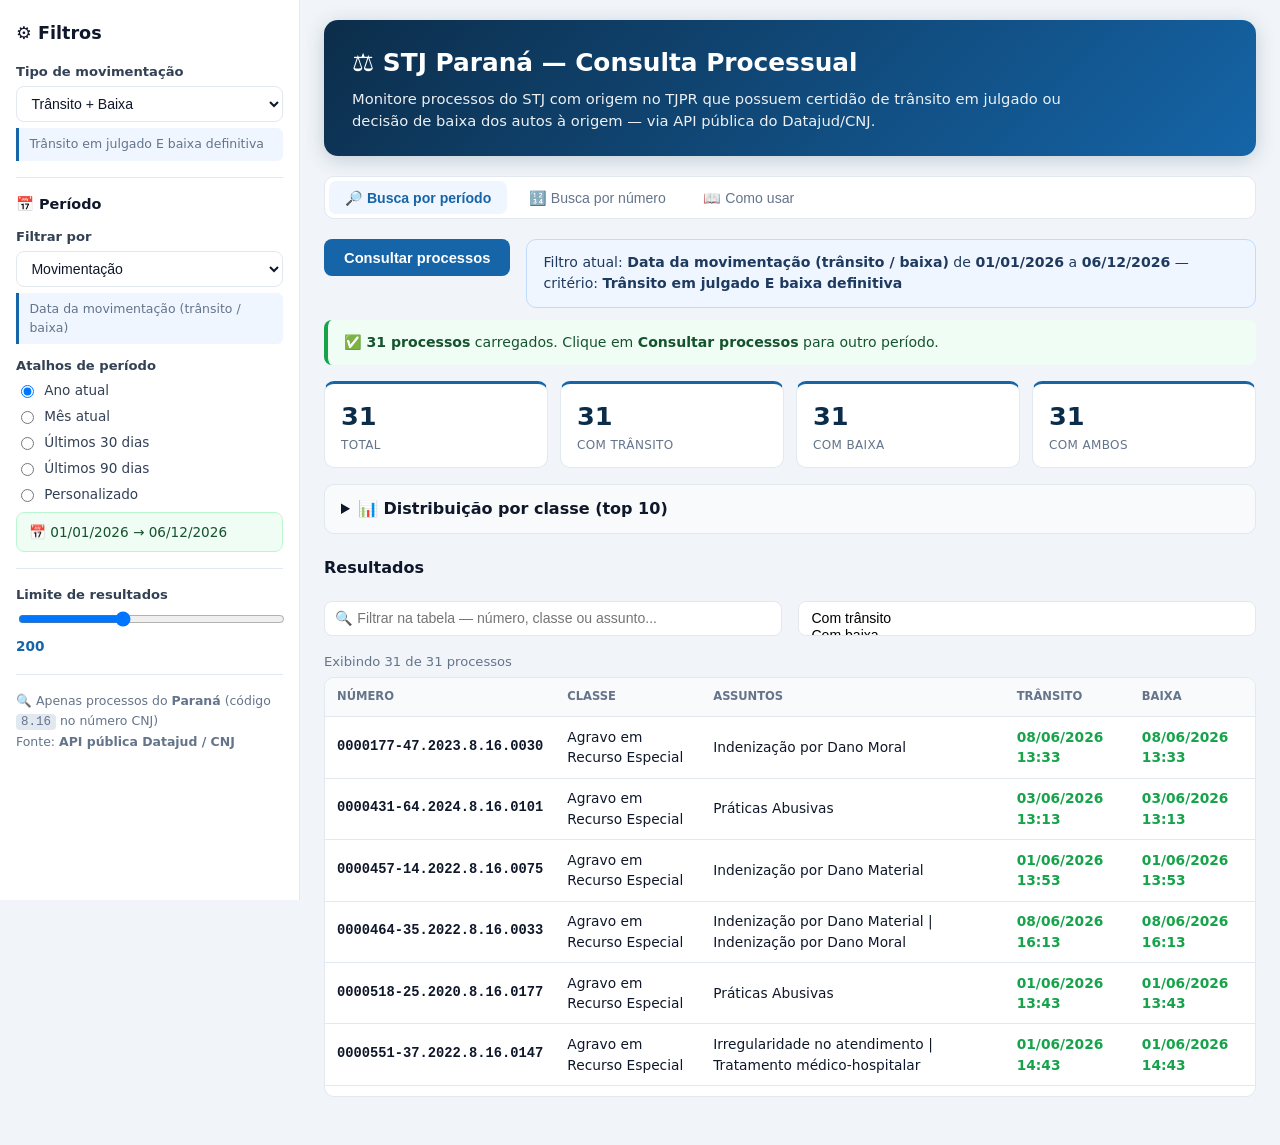
==== docs/index.html @ bb713e62 "Corrige consulta no GitHub Pages (bloqueio CORS da API). Adiciona proxy Vercel, fallback via GitHub " ====
<!DOCTYPE html>
<html lang="pt-BR">
<head>
  <meta charset="UTF-8">
  <meta name="viewport" content="width=device-width, initial-scale=1">
  <title>STJ Paraná — Consulta Processual</title>
  <link rel="stylesheet" href="app.css">
</head>
<body>
<div class="layout">
  <aside class="sidebar">
    <h2>⚙️ Filtros</h2>

    <label for="modo">Tipo de movimentação</label>
    <select id="modo">
      <option value="ambos">Trânsito + Baixa</option>
      <option value="transito">Só trânsito</option>
      <option value="baixa">Só baixa</option>
      <option value="qualquer">Trânsito ou Baixa</option>
    </select>
    <div class="sidebar-hint" id="hint-modo">Trânsito em julgado E baixa definitiva</div>

    <hr class="sep">
    <div style="font-weight:600;font-size:.9rem;margin-bottom:.35rem">📅 Período</div>

    <label for="tipo-data">Filtrar por</label>
    <select id="tipo-data">
      <option value="movimentacao">Movimentação</option>
      <option value="ajuizamento">Ajuizamento</option>
      <option value="atualizacao">Última atualização</option>
    </select>
    <div class="sidebar-hint" id="hint-tipo">Data da movimentação (trânsito / baixa)</div>

    <p class="lbl" style="margin-top:.75rem">Atalhos de período</p>
    <div class="radio-group">
      <label><input type="radio" name="atalho" value="ano_atual" checked> Ano atual</label>
      <label><input type="radio" name="atalho" value="mes_atual"> Mês atual</label>
      <label><input type="radio" name="atalho" value="ultimos_30"> Últimos 30 dias</label>
      <label><input type="radio" name="atalho" value="ultimos_90"> Últimos 90 dias</label>
      <label><input type="radio" name="atalho" value="personalizado"> Personalizado</label>
    </div>
    <div class="sidebar-periodo" id="sidebar-periodo"></div>
    <div class="datas-custom hidden" id="datas-custom">
      <label for="data-ini">Data inicial</label>
      <input type="date" id="data-ini">
      <label for="data-fim">Data final</label>
      <input type="date" id="data-fim">
    </div>

    <hr class="sep">
    <label for="limite">Limite de resultados</label>
    <div class="range-wrap">
      <input type="range" id="limite" min="10" max="500" step="10" value="200">
      <span class="range-val" id="limite-val">200</span>
    </div>

    <div class="sidebar-footer">
      🔍 Apenas processos do <strong>Paraná</strong> (código <code>8.16</code> no número CNJ)<br>
      Fonte: <strong>API pública Datajud / CNJ</strong>
    </div>
  </aside>

  <main class="main">
    <div class="hero">
      <h1>⚖️ STJ Paraná — Consulta Processual</h1>
      <p>Monitore processos do STJ com origem no TJPR que possuem certidão de trânsito em julgado
         ou decisão de baixa dos autos à origem — via API pública do Datajud/CNJ.</p>
    </div>

    <nav class="tabs">
      <button class="tab active" data-tab="periodo">🔎 Busca por período</button>
      <button class="tab" data-tab="numero">🔢 Busca por número</button>
      <button class="tab" data-tab="ajuda">📖 Como usar</button>
    </nav>

    <div id="panel-periodo" class="tab-panel active">
      <div class="row">
        <button class="btn-primary" id="btn-consultar">Consultar processos</button>
        <div class="info-box" id="info-filtro"></div>
      </div>
      <div id="alerta-periodo" class="alert" style="display:none"></div>
      <div id="progresso" class="hidden">
        <div class="progress"><div id="progresso-bar"></div></div>
      </div>

      <div id="area-resultados" class="hidden">
        <div class="metrics" id="metricas"></div>

        <details class="expander">
          <summary>📊 Distribuição por classe (top 10)</summary>
          <div class="exp-body bar-chart" id="grafico-classes"></div>
        </details>

        <h4>Resultados</h4>
        <div class="filters-row">
          <input type="text" id="filtro-texto" placeholder="🔍 Filtrar na tabela — número, classe ou assunto...">
          <select id="filtro-status" multiple size="1" title="Segure Ctrl/Cmd para múltiplos">
            <option value="Com trânsito">Com trânsito</option>
            <option value="Com baixa">Com baixa</option>
            <option value="Com ambos">Com ambos</option>
            <option value="Sem trânsito">Sem trânsito</option>
            <option value="Sem baixa">Sem baixa</option>
          </select>
        </div>
        <p class="caption" id="caption-tabela"></p>
        <div class="table-wrap" id="tabela-wrap"></div>
        <div id="detalhe"></div>
      </div>
    </div>

    <div id="panel-numero" class="tab-panel">
      <div class="help-card" style="margin-bottom:1rem">
        <p>Cole um ou mais números CNJ, <strong>um por linha</strong>. Aceita com ou sem formatação:</p>
        <p><code>0040376-67.2020.8.16.0014</code> ou <code>00403766720208160014</code></p>
      </div>
      <textarea class="busca-num" id="numeros-input" placeholder="0040376-67.2020.8.16.0014&#10;0000431-64.2024.8.16.0101"></textarea>
      <button class="btn-primary" id="btn-numero" style="margin-top:.75rem">Consultar números</button>
      <div id="alerta-numero" class="alert" style="display:none;margin-top:.75rem"></div>
      <div id="resultados-numero" style="margin-top:1rem"></div>
    </div>

    <div id="panel-ajuda" class="tab-panel">
      <div class="help-card">
        <h3>Como usar</h3>
        <p><strong>Busca por período:</strong> configure os filtros na barra lateral e clique em <em>Consultar processos</em>.</p>
        <p>No <strong>GitHub Pages</strong>, a consulta abre a Action do GitHub automaticamente (a API bloqueia o navegador). Para consulta instantânea, use <a href="https://github.com/narleysousa/Consulta-STJ/blob/main/CONSULTA-AO-VIVO.md">Vercel</a> ou rode <code>./iniciar.sh</code> localmente.</p>
        <p><strong>Busca por número:</strong> cole um ou mais números CNJ na aba correspondente.</p>
        <p><strong>Detalhes:</strong> clique em qualquer linha da tabela para ver o histórico de movimentos.</p>
        <h3>Critérios</h3>
        <ul>
          <li><strong>Trânsito + Baixa:</strong> processos com ambos os movimentos (TPU 848 e 22)</li>
          <li><strong>Só trânsito / Só baixa / Trânsito ou Baixa:</strong> variações do filtro</li>
        </ul>
        <p>Processos do Paraná são identificados pelo padrão <code>.8.16.</code> no número CNJ (TJPR).</p>
      </div>
    </div>
  </main>
</div>
<script src="app.js"></script>
</body>
</html>
---- docs/app.css ----
:root {
  --bg: #f1f5f9;
  --sidebar: #ffffff;
  --text: #0f172a;
  --muted: #64748b;
  --accent: #1565a8;
  --accent-dark: #0c2d4a;
  --ok: #16a34a;
  --border: #e2e8f0;
  --hero: linear-gradient(135deg, #0c2d4a 0%, #1565a8 100%);
}
* { box-sizing: border-box; }
body {
  margin: 0;
  font-family: system-ui, -apple-system, "Segoe UI", sans-serif;
  background: var(--bg);
  color: var(--text);
  line-height: 1.5;
}
.layout {
  display: grid;
  grid-template-columns: 300px 1fr;
  min-height: 100vh;
}
@media (max-width: 900px) {
  .layout { grid-template-columns: 1fr; }
  .sidebar { border-right: none; border-bottom: 1px solid var(--border); }
}
.sidebar {
  background: var(--sidebar);
  border-right: 1px solid var(--border);
  padding: 1.25rem 1rem 2rem;
  position: sticky;
  top: 0;
  height: 100vh;
  overflow-y: auto;
}
.sidebar h2 { margin: 0 0 1rem; font-size: 1.1rem; color: var(--text); }
.sidebar label, .sidebar .lbl {
  display: block;
  font-size: .82rem;
  font-weight: 600;
  color: #334155;
  margin: .75rem 0 .25rem;
}
.sidebar select, .sidebar input[type="date"], .sidebar input[type="number"], .sidebar textarea {
  width: 100%;
  padding: .5rem .65rem;
  border: 1px solid var(--border);
  border-radius: 8px;
  font-size: .88rem;
  background: #fff;
  color: var(--text);
}
.sidebar-hint {
  font-size: .78rem;
  color: var(--muted);
  background: #eff6ff;
  border-left: 3px solid var(--accent);
  padding: .45rem .65rem;
  border-radius: 0 6px 6px 0;
  margin-top: .35rem;
}
.sidebar-periodo {
  background: #f0fdf4;
  border: 1px solid #bbf7d0;
  color: #14532d;
  padding: .55rem .75rem;
  border-radius: 8px;
  font-size: .85rem;
  margin-top: .5rem;
}
.sidebar-footer {
  font-size: .78rem;
  color: var(--muted);
  line-height: 1.55;
  margin-top: 1rem;
  padding-top: 1rem;
  border-top: 1px solid var(--border);
}
.sidebar-footer code { background: #e2e8f0; padding: 1px 5px; border-radius: 4px; }
hr.sep { border: none; border-top: 1px solid var(--border); margin: 1rem 0; }
.radio-group { display: flex; flex-direction: column; gap: .35rem; }
.radio-group label {
  display: flex; align-items: center; gap: .45rem;
  font-weight: 500; font-size: .85rem; margin: 0; cursor: pointer;
}
.range-wrap { margin-top: .25rem; }
.range-wrap input[type=range] { width: 100%; }
.range-val { font-size: .85rem; color: var(--accent); font-weight: 700; }
.datas-custom { display: grid; gap: .5rem; margin-top: .5rem; }

.main { padding: 1.25rem 1.5rem 3rem; max-width: 1100px; }
.hero {
  background: var(--hero);
  color: #fff;
  padding: 1.5rem 1.75rem;
  border-radius: 14px;
  margin-bottom: 1.25rem;
  box-shadow: 0 4px 20px rgba(12,45,74,.2);
}
.hero h1 { margin: 0 0 .4rem; font-size: 1.55rem; }
.hero p { margin: 0; opacity: .92; font-size: .92rem; max-width: 720px; }

.tabs {
  display: flex; gap: .35rem; flex-wrap: wrap;
  background: #fff; border: 1px solid var(--border);
  border-radius: 10px; padding: 4px; margin-bottom: 1.25rem;
}
.tab {
  border: none; background: transparent; padding: .55rem 1rem;
  border-radius: 7px; font-size: .88rem; font-weight: 500;
  color: var(--muted); cursor: pointer;
}
.tab.active { background: #eff6ff; color: var(--accent); font-weight: 600; }
.tab-panel { display: none; }
.tab-panel.active { display: block; }

.row { display: flex; gap: 1rem; flex-wrap: wrap; align-items: flex-start; }
.btn-primary {
  background: var(--accent); color: #fff; border: none;
  padding: .65rem 1.25rem; border-radius: 8px;
  font-size: .92rem; font-weight: 600; cursor: pointer;
}
.btn-primary:hover { background: #125189; }
.btn-primary:disabled { opacity: .6; cursor: wait; }
.info-box {
  flex: 1; min-width: 240px;
  background: #eff6ff; border: 1px solid #bfdbfe;
  border-radius: 10px; padding: .75rem 1rem;
  font-size: .88rem; color: #1e3a5f;
}
.alert { padding: .75rem 1rem; border-radius: 8px; margin: .75rem 0; font-size: .88rem; }
.alert.ok { background: #f0fdf4; border-left: 4px solid var(--ok); color: #14532d; }
.alert.err { background: #fef2f2; border-left: 4px solid #ef4444; color: #991b1b; }
.alert.info { background: #eff6ff; border-left: 4px solid var(--accent); color: #1e3a5f; }

.metrics {
  display: grid; grid-template-columns: repeat(4, 1fr); gap: .75rem; margin: 1rem 0;
}
@media (max-width: 700px) { .metrics { grid-template-columns: repeat(2, 1fr); } }
.metric {
  background: #fff; border: 1px solid var(--border);
  border-radius: 10px; padding: .85rem 1rem;
  border-top: 3px solid var(--accent);
}
.metric .val { font-size: 1.6rem; font-weight: 700; color: var(--accent-dark); }
.metric .lbl { font-size: .75rem; color: var(--muted); text-transform: uppercase; letter-spacing: .03em; }

.filters-row { display: grid; grid-template-columns: 1fr 1fr; gap: 1rem; margin: 1rem 0; }
@media (max-width: 600px) { .filters-row { grid-template-columns: 1fr; } }
.filters-row input, .filters-row select {
  width: 100%; padding: .5rem .65rem; border: 1px solid var(--border);
  border-radius: 8px; font-size: .88rem;
}

.table-wrap {
  background: #fff; border: 1px solid var(--border);
  border-radius: 10px; overflow: auto; max-height: 420px;
}
table { width: 100%; border-collapse: collapse; font-size: .86rem; }
th {
  position: sticky; top: 0; background: #f8fafc;
  text-align: left; padding: .65rem .75rem;
  font-size: .72rem; text-transform: uppercase; color: var(--muted);
  border-bottom: 1px solid var(--border);
}
td { padding: .6rem .75rem; border-bottom: 1px solid var(--border); }
tr.proc { cursor: pointer; }
tr.proc:hover { background: #f8fafc; }
tr.proc.sel { background: #eff6ff; }
.num { font-family: ui-monospace, monospace; font-weight: 600; white-space: nowrap; }
.badge-ok { color: var(--ok); font-weight: 600; }

.card {
  background: #fff; border: 1px solid var(--border);
  border-radius: 12px; padding: 1.25rem; margin-top: 1rem;
}
.card-grid { display: grid; grid-template-columns: 1.2fr 1fr; gap: 1.25rem; }
@media (max-width: 700px) { .card-grid { grid-template-columns: 1fr; } }
.proc-label { font-size: .72rem; text-transform: uppercase; color: var(--muted); font-weight: 600; margin-top: .65rem; }
.proc-label:first-child { margin-top: 0; }
.processo-numero { font-family: ui-monospace, monospace; font-weight: 700; font-size: 1.05rem; color: var(--accent-dark); }
.status { padding: .55rem .75rem; border-radius: 6px; margin: .35rem 0; font-size: .85rem; }
.status.ok { background: #f0fdf4; border-left: 4px solid var(--ok); color: #14532d; }
.status.no { background: #fef2f2; border-left: 4px solid #ef4444; color: #991b1b; }
.timeline-item { padding: .5rem 0; border-bottom: 1px solid var(--border); font-size: .85rem; }
.timeline-item:last-child { border-bottom: none; }
.tl-meta { font-size: .78rem; color: var(--muted); }
.destaque {
  background: #dcfce7; color: #166534; font-size: .68rem;
  padding: 1px 7px; border-radius: 999px; margin-left: .35rem;
}
.help-card {
  background: #fff; border: 1px solid var(--border);
  border-radius: 12px; padding: 1.5rem; line-height: 1.7;
}
.help-card h3 { color: var(--accent-dark); margin-top: 0; }
.help-card code { background: #e2e8f0; padding: 1px 6px; border-radius: 4px; }
.expander {
  background: #fff; border: 1px solid var(--border);
  border-radius: 10px; margin: 1rem 0; overflow: hidden;
}
.expander summary {
  padding: .75rem 1rem; cursor: pointer; font-weight: 600;
  background: #f8fafc;
}
.expander .exp-body { padding: 1rem; }
.bar-chart { display: flex; flex-direction: column; gap: .45rem; }
.bar-row { display: grid; grid-template-columns: 1fr 3fr auto; gap: .5rem; align-items: center; font-size: .82rem; }
.bar-track { background: #e2e8f0; border-radius: 4px; height: 18px; overflow: hidden; }
.bar-fill { background: var(--accent); height: 100%; border-radius: 4px; }
.progress { height: 6px; background: #e2e8f0; border-radius: 99px; overflow: hidden; margin: .5rem 0; }
.progress > div { height: 100%; background: var(--accent); width: 0%; transition: width .3s; }
.hidden { display: none !important; }
.caption { font-size: .82rem; color: var(--muted); margin: .35rem 0; }
textarea.busca-num {
  width: 100%; min-height: 140px; padding: .75rem;
  border: 1px solid var(--border); border-radius: 8px;
  font-family: ui-monospace, monospace; font-size: .85rem;
}
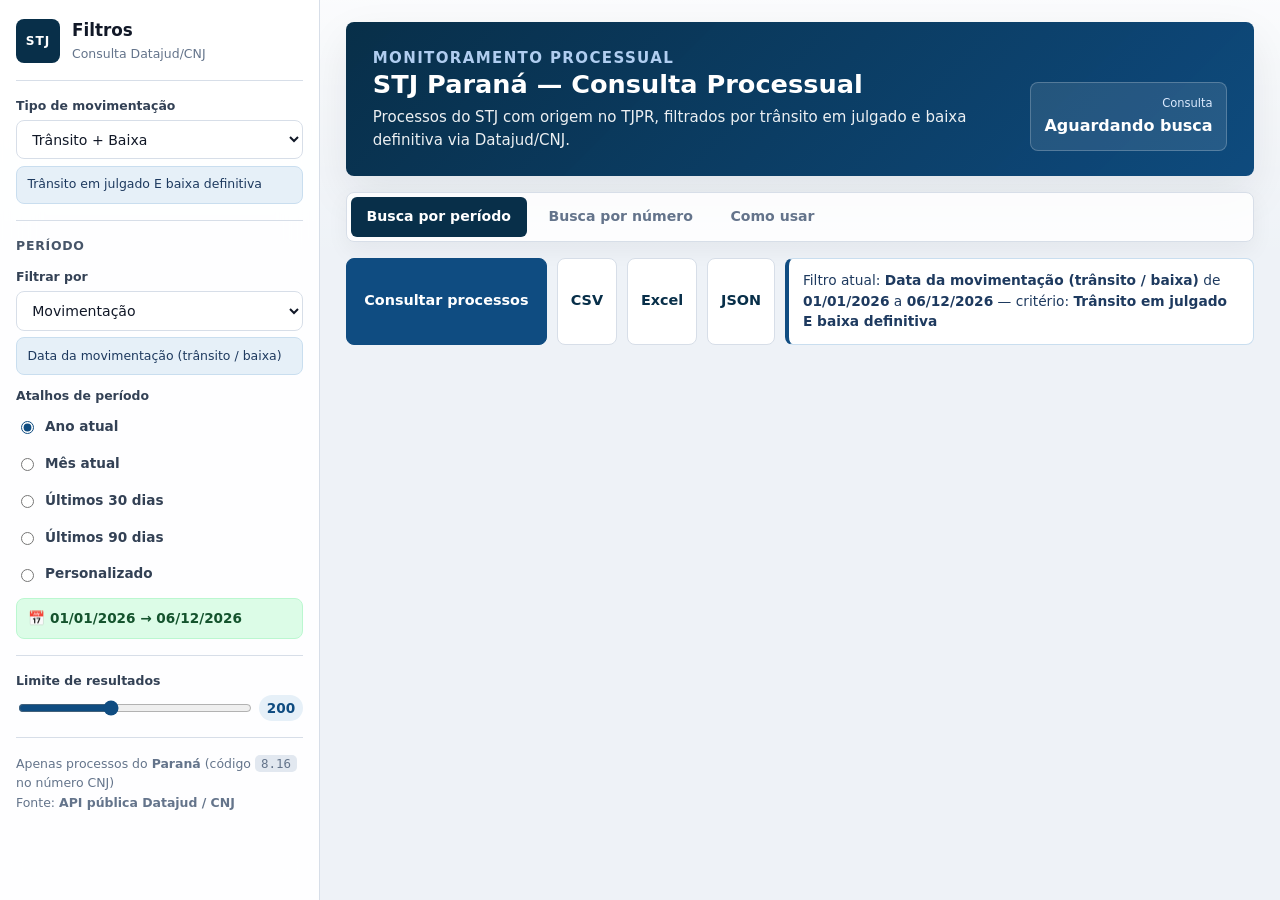
==== commit 59559609: "Refactor updated workflow and related UI state" ====
--- a/docs/index.html
+++ b/docs/index.html
@@ -4,12 +4,18 @@
   <meta charset="UTF-8">
   <meta name="viewport" content="width=device-width, initial-scale=1">
   <title>STJ Paraná — Consulta Processual</title>
-  <link rel="stylesheet" href="app.css">
+  <link rel="stylesheet" href="app.css?v=20260617">
 </head>
 <body>
 <div class="layout">
   <aside class="sidebar">
-    <h2>⚙️ Filtros</h2>
+    <div class="sidebar-head">
+      <span class="brand-mark" aria-hidden="true">STJ</span>
+      <div>
+        <h2>Filtros</h2>
+        <p>Consulta Datajud/CNJ</p>
+      </div>
+    </div>
 
     <label for="modo">Tipo de movimentação</label>
     <select id="modo">
@@ -21,7 +27,7 @@
     <div class="sidebar-hint" id="hint-modo">Trânsito em julgado E baixa definitiva</div>
 
     <hr class="sep">
-    <div style="font-weight:600;font-size:.9rem;margin-bottom:.35rem">📅 Período</div>
+    <div class="section-title">Período</div>
 
     <label for="tipo-data">Filtrar por</label>
     <select id="tipo-data">
@@ -55,27 +61,36 @@
     </div>
 
     <div class="sidebar-footer">
-      🔍 Apenas processos do <strong>Paraná</strong> (código <code>8.16</code> no número CNJ)<br>
+      Apenas processos do <strong>Paraná</strong> (código <code>8.16</code> no número CNJ)<br>
       Fonte: <strong>API pública Datajud / CNJ</strong>
     </div>
   </aside>
 
   <main class="main">
     <div class="hero">
-      <h1>⚖️ STJ Paraná — Consulta Processual</h1>
-      <p>Monitore processos do STJ com origem no TJPR que possuem certidão de trânsito em julgado
-         ou decisão de baixa dos autos à origem — via API pública do Datajud/CNJ.</p>
+      <div>
+        <p class="eyebrow">Monitoramento processual</p>
+        <h1>STJ Paraná — Consulta Processual</h1>
+        <p>Processos do STJ com origem no TJPR, filtrados por trânsito em julgado e baixa definitiva via Datajud/CNJ.</p>
+      </div>
+      <div class="hero-stats" id="hero-stats">
+        <span>Dados locais</span>
+        <strong>Carregando</strong>
+      </div>
     </div>
 
     <nav class="tabs">
-      <button class="tab active" data-tab="periodo">🔎 Busca por período</button>
-      <button class="tab" data-tab="numero">🔢 Busca por número</button>
-      <button class="tab" data-tab="ajuda">📖 Como usar</button>
+      <button class="tab active" data-tab="periodo">Busca por período</button>
+      <button class="tab" data-tab="numero">Busca por número</button>
+      <button class="tab" data-tab="ajuda">Como usar</button>
     </nav>
 
     <div id="panel-periodo" class="tab-panel active">
-      <div class="row">
+      <div class="action-bar">
         <button class="btn-primary" id="btn-consultar">Consultar processos</button>
+        <a class="btn-secondary" href="resultados.csv" download>CSV</a>
+        <a class="btn-secondary" href="resultados.xlsx" download>Excel</a>
+        <a class="btn-secondary" href="resultados.json" download>JSON</a>
         <div class="info-box" id="info-filtro"></div>
       </div>
       <div id="alerta-periodo" class="alert" style="display:none"></div>
@@ -94,13 +109,21 @@
         <h4>Resultados</h4>
         <div class="filters-row">
           <input type="text" id="filtro-texto" placeholder="🔍 Filtrar na tabela — número, classe ou assunto...">
-          <select id="filtro-status" multiple size="1" title="Segure Ctrl/Cmd para múltiplos">
+          <select id="filtro-status">
+            <option value="">Todos os status</option>
             <option value="Com trânsito">Com trânsito</option>
             <option value="Com baixa">Com baixa</option>
             <option value="Com ambos">Com ambos</option>
             <option value="Sem trânsito">Sem trânsito</option>
             <option value="Sem baixa">Sem baixa</option>
           </select>
+          <select id="ordem-resultados">
+            <option value="transito_desc">Trânsito mais recente</option>
+            <option value="baixa_desc">Baixa mais recente</option>
+            <option value="classe_asc">Classe A-Z</option>
+            <option value="numero_asc">Número CNJ</option>
+          </select>
+          <button class="btn-ghost" id="btn-limpar-filtros" type="button">Limpar</button>
         </div>
         <p class="caption" id="caption-tabela"></p>
         <div class="table-wrap" id="tabela-wrap"></div>
@@ -109,13 +132,13 @@
     </div>
 
     <div id="panel-numero" class="tab-panel">
-      <div class="help-card" style="margin-bottom:1rem">
+      <div class="help-card compact">
         <p>Cole um ou mais números CNJ, <strong>um por linha</strong>. Aceita com ou sem formatação:</p>
         <p><code>0040376-67.2020.8.16.0014</code> ou <code>00403766720208160014</code></p>
       </div>
       <textarea class="busca-num" id="numeros-input" placeholder="0040376-67.2020.8.16.0014&#10;0000431-64.2024.8.16.0101"></textarea>
-      <button class="btn-primary" id="btn-numero" style="margin-top:.75rem">Consultar números</button>
-      <div id="alerta-numero" class="alert" style="display:none;margin-top:.75rem"></div>
+      <button class="btn-primary btn-numero" id="btn-numero">Consultar números</button>
+      <div id="alerta-numero" class="alert alert-numero" style="display:none"></div>
       <div id="resultados-numero" style="margin-top:1rem"></div>
     </div>
 
@@ -123,7 +146,7 @@
       <div class="help-card">
         <h3>Como usar</h3>
         <p><strong>Busca por período:</strong> configure os filtros na barra lateral e clique em <em>Consultar processos</em>.</p>
-        <p>No <strong>GitHub Pages</strong>, a consulta abre a Action do GitHub automaticamente (a API bloqueia o navegador). Para consulta instantânea, use <a href="https://github.com/narleysousa/Consulta-STJ/blob/main/CONSULTA-AO-VIVO.md">Vercel</a> ou rode <code>./iniciar.sh</code> localmente.</p>
+        <p>No <strong>GitHub Pages</strong>, a API pode bloquear a consulta direta no navegador. Para consulta instantânea, use <a href="https://github.com/narleysousa/Consulta-STJ/blob/main/CONSULTA-AO-VIVO.md">Vercel</a> ou rode <code>./iniciar.sh</code> localmente.</p>
         <p><strong>Busca por número:</strong> cole um ou mais números CNJ na aba correspondente.</p>
         <p><strong>Detalhes:</strong> clique em qualquer linha da tabela para ver o histórico de movimentos.</p>
         <h3>Critérios</h3>
@@ -136,6 +159,6 @@
     </div>
   </main>
 </div>
-<script src="app.js"></script>
+<script src="app.js?v=20260617-3"></script>
 </body>
 </html>
--- a/docs/app.css
+++ b/docs/app.css
@@ -1,75 +1,170 @@
 :root {
-  --bg: #f1f5f9;
-  --sidebar: #ffffff;
-  --text: #0f172a;
+  --bg: #eef2f7;
+  --surface: #ffffff;
+  --surface-soft: #f8fafc;
+  --text: #111827;
   --muted: #64748b;
-  --accent: #1565a8;
-  --accent-dark: #0c2d4a;
-  --ok: #16a34a;
-  --border: #e2e8f0;
-  --hero: linear-gradient(135deg, #0c2d4a 0%, #1565a8 100%);
-}
+  --muted-strong: #475569;
+  --brand: #0f4c81;
+  --brand-dark: #082f49;
+  --brand-soft: #e6f0f8;
+  --ok: #15803d;
+  --ok-soft: #dcfce7;
+  --warn: #b45309;
+  --warn-soft: #fef3c7;
+  --danger: #b91c1c;
+  --danger-soft: #fee2e2;
+  --border: #d7dee8;
+  --shadow: 0 18px 45px rgba(15, 23, 42, .08);
+  --radius: 8px;
+}
+
 * { box-sizing: border-box; }
+
 body {
   margin: 0;
-  font-family: system-ui, -apple-system, "Segoe UI", sans-serif;
-  background: var(--bg);
+  font-family: Inter, ui-sans-serif, system-ui, -apple-system, "Segoe UI", sans-serif;
+  background:
+    linear-gradient(180deg, rgba(255, 255, 255, .74), rgba(255, 255, 255, 0) 260px),
+    var(--bg);
   color: var(--text);
   line-height: 1.5;
 }
+
+button,
+input,
+select,
+textarea {
+  font: inherit;
+}
+
+button,
+a {
+  -webkit-tap-highlight-color: transparent;
+}
+
+a { color: var(--brand); }
+
 .layout {
   display: grid;
-  grid-template-columns: 300px 1fr;
+  grid-template-columns: 320px minmax(0, 1fr);
   min-height: 100vh;
 }
-@media (max-width: 900px) {
-  .layout { grid-template-columns: 1fr; }
-  .sidebar { border-right: none; border-bottom: 1px solid var(--border); }
-}
+
+.layout > * {
+  min-width: 0;
+}
+
 .sidebar {
-  background: var(--sidebar);
+  background: rgba(255, 255, 255, .92);
   border-right: 1px solid var(--border);
-  padding: 1.25rem 1rem 2rem;
+  padding: 1.15rem 1rem 2rem;
   position: sticky;
   top: 0;
   height: 100vh;
   overflow-y: auto;
-}
-.sidebar h2 { margin: 0 0 1rem; font-size: 1.1rem; color: var(--text); }
-.sidebar label, .sidebar .lbl {
+  backdrop-filter: blur(18px);
+}
+
+.sidebar-head {
+  display: flex;
+  align-items: center;
+  gap: .75rem;
+  padding-bottom: 1rem;
+  border-bottom: 1px solid var(--border);
+  margin-bottom: 1rem;
+}
+
+.brand-mark {
+  display: inline-grid;
+  place-items: center;
+  width: 44px;
+  height: 44px;
+  border-radius: var(--radius);
+  background: var(--brand-dark);
+  color: #fff;
+  font-size: .76rem;
+  font-weight: 800;
+  letter-spacing: .08em;
+}
+
+.sidebar h2 {
+  margin: 0;
+  font-size: 1.05rem;
+  color: var(--text);
+}
+
+.sidebar-head p {
+  margin: .1rem 0 0;
+  color: var(--muted);
+  font-size: .78rem;
+}
+
+.sidebar label,
+.sidebar .lbl,
+.section-title {
   display: block;
-  font-size: .82rem;
-  font-weight: 600;
+  font-size: .78rem;
+  font-weight: 750;
   color: #334155;
-  margin: .75rem 0 .25rem;
-}
-.sidebar select, .sidebar input[type="date"], .sidebar input[type="number"], .sidebar textarea {
+  margin: .78rem 0 .28rem;
+}
+
+.section-title {
+  margin-top: 0;
+  text-transform: uppercase;
+  letter-spacing: .06em;
+  color: var(--muted-strong);
+}
+
+.sidebar select,
+.sidebar input[type="date"],
+.sidebar input[type="number"],
+.sidebar textarea,
+.filters-row input,
+.filters-row select,
+textarea.busca-num {
   width: 100%;
-  padding: .5rem .65rem;
+  padding: .6rem .7rem;
   border: 1px solid var(--border);
-  border-radius: 8px;
+  border-radius: var(--radius);
   font-size: .88rem;
   background: #fff;
   color: var(--text);
-}
+  outline: none;
+  transition: border-color .16s ease, box-shadow .16s ease, background .16s ease;
+}
+
+.sidebar select:focus,
+.sidebar input:focus,
+.filters-row input:focus,
+.filters-row select:focus,
+textarea.busca-num:focus {
+  border-color: var(--brand);
+  box-shadow: 0 0 0 3px rgba(15, 76, 129, .14);
+}
+
 .sidebar-hint {
   font-size: .78rem;
-  color: var(--muted);
-  background: #eff6ff;
-  border-left: 3px solid var(--accent);
-  padding: .45rem .65rem;
-  border-radius: 0 6px 6px 0;
-  margin-top: .35rem;
-}
+  color: #1e3a5f;
+  background: var(--brand-soft);
+  border: 1px solid #c9deef;
+  padding: .55rem .65rem;
+  border-radius: var(--radius);
+  margin-top: .4rem;
+}
+
 .sidebar-periodo {
-  background: #f0fdf4;
+  background: var(--ok-soft);
   border: 1px solid #bbf7d0;
   color: #14532d;
-  padding: .55rem .75rem;
-  border-radius: 8px;
+  padding: .58rem .7rem;
+  border-radius: var(--radius);
   font-size: .85rem;
   margin-top: .5rem;
-}
+  font-weight: 650;
+}
+
 .sidebar-footer {
   font-size: .78rem;
   color: var(--muted);
@@ -78,144 +173,644 @@
   padding-top: 1rem;
   border-top: 1px solid var(--border);
 }
-.sidebar-footer code { background: #e2e8f0; padding: 1px 5px; border-radius: 4px; }
-hr.sep { border: none; border-top: 1px solid var(--border); margin: 1rem 0; }
-.radio-group { display: flex; flex-direction: column; gap: .35rem; }
+
+.sidebar-footer code,
+.help-card code {
+  background: #e2e8f0;
+  padding: 1px 6px;
+  border-radius: 5px;
+}
+
+hr.sep {
+  border: none;
+  border-top: 1px solid var(--border);
+  margin: 1rem 0;
+}
+
+.radio-group {
+  display: flex;
+  flex-direction: column;
+  gap: .3rem;
+}
+
 .radio-group label {
-  display: flex; align-items: center; gap: .45rem;
-  font-weight: 500; font-size: .85rem; margin: 0; cursor: pointer;
-}
-.range-wrap { margin-top: .25rem; }
-.range-wrap input[type=range] { width: 100%; }
-.range-val { font-size: .85rem; color: var(--accent); font-weight: 700; }
-.datas-custom { display: grid; gap: .5rem; margin-top: .5rem; }
-
-.main { padding: 1.25rem 1.5rem 3rem; max-width: 1100px; }
+  display: flex;
+  align-items: center;
+  gap: .5rem;
+  min-height: 32px;
+  font-weight: 550;
+  font-size: .85rem;
+  margin: 0;
+  cursor: pointer;
+}
+
+.radio-group input {
+  accent-color: var(--brand);
+}
+
+.range-wrap {
+  display: grid;
+  grid-template-columns: 1fr auto;
+  gap: .55rem;
+  align-items: center;
+  margin-top: .25rem;
+}
+
+.range-wrap input[type=range] {
+  width: 100%;
+  accent-color: var(--brand);
+}
+
+.range-val {
+  min-width: 44px;
+  text-align: center;
+  font-size: .85rem;
+  color: var(--brand);
+  font-weight: 800;
+  background: var(--brand-soft);
+  border-radius: 999px;
+  padding: .18rem .45rem;
+}
+
+.datas-custom {
+  display: grid;
+  gap: .5rem;
+  margin-top: .5rem;
+}
+
+.main {
+  padding: 1.4rem clamp(1rem, 2vw, 2rem) 3rem;
+  max-width: 1180px;
+  width: 100%;
+  min-width: 0;
+}
+
 .hero {
-  background: var(--hero);
+  display: grid;
+  grid-template-columns: minmax(0, 1fr) auto;
+  gap: 1rem;
+  align-items: end;
+  background:
+    linear-gradient(135deg, rgba(8, 47, 73, .98), rgba(15, 76, 129, .94)),
+    #082f49;
   color: #fff;
-  padding: 1.5rem 1.75rem;
-  border-radius: 14px;
-  margin-bottom: 1.25rem;
-  box-shadow: 0 4px 20px rgba(12,45,74,.2);
-}
-.hero h1 { margin: 0 0 .4rem; font-size: 1.55rem; }
-.hero p { margin: 0; opacity: .92; font-size: .92rem; max-width: 720px; }
+  padding: 1.55rem 1.7rem;
+  border-radius: var(--radius);
+  margin-bottom: 1rem;
+  box-shadow: var(--shadow);
+}
+
+.eyebrow {
+  margin: 0 0 .35rem;
+  text-transform: uppercase;
+  letter-spacing: .09em;
+  font-size: .72rem;
+  font-weight: 800;
+  color: #bfdbfe;
+}
+
+.hero h1 {
+  margin: 0 0 .45rem;
+  font-size: clamp(1.45rem, 2vw, 2rem);
+  line-height: 1.14;
+}
+
+.hero p {
+  margin: 0;
+  opacity: .92;
+  font-size: .94rem;
+  max-width: 760px;
+}
+
+.hero-stats {
+  min-width: 150px;
+  border: 1px solid rgba(255, 255, 255, .22);
+  border-radius: var(--radius);
+  padding: .75rem .85rem;
+  background: rgba(255, 255, 255, .1);
+  text-align: right;
+}
+
+.hero-stats span {
+  display: block;
+  color: #dbeafe;
+  font-size: .72rem;
+}
+
+.hero-stats strong {
+  display: block;
+  margin-top: .12rem;
+  font-size: 1rem;
+}
 
 .tabs {
-  display: flex; gap: .35rem; flex-wrap: wrap;
-  background: #fff; border: 1px solid var(--border);
-  border-radius: 10px; padding: 4px; margin-bottom: 1.25rem;
-}
+  display: flex;
+  gap: .35rem;
+  flex-wrap: wrap;
+  background: rgba(255, 255, 255, .86);
+  border: 1px solid var(--border);
+  border-radius: var(--radius);
+  padding: 4px;
+  margin-bottom: 1rem;
+  box-shadow: 0 8px 22px rgba(15, 23, 42, .05);
+}
+
 .tab {
-  border: none; background: transparent; padding: .55rem 1rem;
-  border-radius: 7px; font-size: .88rem; font-weight: 500;
-  color: var(--muted); cursor: pointer;
-}
-.tab.active { background: #eff6ff; color: var(--accent); font-weight: 600; }
+  border: none;
+  background: transparent;
+  padding: .58rem 1rem;
+  border-radius: 6px;
+  font-size: .88rem;
+  font-weight: 650;
+  color: var(--muted);
+  cursor: pointer;
+}
+
+.tab:hover {
+  color: var(--text);
+  background: #f1f5f9;
+}
+
+.tab.active {
+  background: var(--brand-dark);
+  color: #fff;
+}
+
 .tab-panel { display: none; }
 .tab-panel.active { display: block; }
 
-.row { display: flex; gap: 1rem; flex-wrap: wrap; align-items: flex-start; }
+.action-bar {
+  display: grid;
+  grid-template-columns: auto auto auto auto minmax(260px, 1fr);
+  gap: .6rem;
+  align-items: stretch;
+}
+
+.btn-primary,
+.btn-secondary,
+.btn-ghost {
+  display: inline-flex;
+  align-items: center;
+  justify-content: center;
+  min-height: 42px;
+  border-radius: var(--radius);
+  font-size: .9rem;
+  font-weight: 750;
+  cursor: pointer;
+  text-decoration: none;
+  white-space: nowrap;
+  transition: transform .12s ease, background .16s ease, border-color .16s ease, color .16s ease;
+}
+
 .btn-primary {
-  background: var(--accent); color: #fff; border: none;
-  padding: .65rem 1.25rem; border-radius: 8px;
-  font-size: .92rem; font-weight: 600; cursor: pointer;
-}
-.btn-primary:hover { background: #125189; }
-.btn-primary:disabled { opacity: .6; cursor: wait; }
+  background: var(--brand);
+  color: #fff;
+  border: 1px solid var(--brand);
+  padding: .65rem 1.1rem;
+}
+
+.btn-primary:hover { background: #0b416f; }
+.btn-primary:active,
+.btn-secondary:active,
+.btn-ghost:active { transform: translateY(1px); }
+.btn-primary:disabled { opacity: .62; cursor: wait; }
+
+.btn-secondary {
+  background: #fff;
+  color: var(--brand-dark);
+  border: 1px solid var(--border);
+  padding: .62rem .82rem;
+}
+
+.btn-secondary:hover {
+  border-color: var(--brand);
+  background: var(--brand-soft);
+}
+
+.btn-ghost {
+  border: 1px solid var(--border);
+  background: transparent;
+  color: var(--muted-strong);
+  padding: .55rem .8rem;
+}
+
+.btn-ghost:hover {
+  background: #fff;
+  color: var(--text);
+}
+
+.btn-numero {
+  margin-top: .8rem;
+}
+
 .info-box {
-  flex: 1; min-width: 240px;
-  background: #eff6ff; border: 1px solid #bfdbfe;
-  border-radius: 10px; padding: .75rem 1rem;
-  font-size: .88rem; color: #1e3a5f;
-}
-.alert { padding: .75rem 1rem; border-radius: 8px; margin: .75rem 0; font-size: .88rem; }
-.alert.ok { background: #f0fdf4; border-left: 4px solid var(--ok); color: #14532d; }
-.alert.err { background: #fef2f2; border-left: 4px solid #ef4444; color: #991b1b; }
-.alert.info { background: #eff6ff; border-left: 4px solid var(--accent); color: #1e3a5f; }
+  min-width: 240px;
+  background: #fff;
+  border: 1px solid #c9deef;
+  border-left: 4px solid var(--brand);
+  border-radius: var(--radius);
+  padding: .72rem .88rem;
+  font-size: .86rem;
+  color: #1e3a5f;
+}
+
+.alert {
+  padding: .75rem 1rem;
+  border-radius: var(--radius);
+  margin: .8rem 0;
+  font-size: .88rem;
+  border: 1px solid transparent;
+}
+
+.alert.ok {
+  background: var(--ok-soft);
+  border-color: #bbf7d0;
+  color: #14532d;
+}
+
+.alert.err {
+  background: var(--danger-soft);
+  border-color: #fecaca;
+  color: #7f1d1d;
+}
+
+.alert.info {
+  background: var(--brand-soft);
+  border-color: #bfdbfe;
+  color: #1e3a5f;
+}
+
+.alert-numero {
+  margin-top: .8rem;
+}
 
 .metrics {
-  display: grid; grid-template-columns: repeat(4, 1fr); gap: .75rem; margin: 1rem 0;
-}
-@media (max-width: 700px) { .metrics { grid-template-columns: repeat(2, 1fr); } }
+  display: grid;
+  grid-template-columns: repeat(4, minmax(0, 1fr));
+  gap: .75rem;
+  margin: 1rem 0;
+}
+
 .metric {
-  background: #fff; border: 1px solid var(--border);
-  border-radius: 10px; padding: .85rem 1rem;
-  border-top: 3px solid var(--accent);
-}
-.metric .val { font-size: 1.6rem; font-weight: 700; color: var(--accent-dark); }
-.metric .lbl { font-size: .75rem; color: var(--muted); text-transform: uppercase; letter-spacing: .03em; }
-
-.filters-row { display: grid; grid-template-columns: 1fr 1fr; gap: 1rem; margin: 1rem 0; }
-@media (max-width: 600px) { .filters-row { grid-template-columns: 1fr; } }
-.filters-row input, .filters-row select {
-  width: 100%; padding: .5rem .65rem; border: 1px solid var(--border);
-  border-radius: 8px; font-size: .88rem;
+  background: #fff;
+  border: 1px solid var(--border);
+  border-radius: var(--radius);
+  padding: .85rem .95rem;
+  box-shadow: 0 8px 22px rgba(15, 23, 42, .04);
+}
+
+.metric .val {
+  font-size: 1.7rem;
+  line-height: 1;
+  font-weight: 850;
+  color: var(--brand-dark);
+}
+
+.metric .lbl {
+  margin-top: .35rem;
+  font-size: .72rem;
+  color: var(--muted);
+  text-transform: uppercase;
+  letter-spacing: .06em;
+  font-weight: 800;
+}
+
+.filters-row {
+  display: grid;
+  grid-template-columns: minmax(220px, 1.5fr) minmax(150px, .8fr) minmax(150px, .8fr) auto;
+  gap: .65rem;
+  margin: .75rem 0 .6rem;
+  align-items: center;
 }
 
 .table-wrap {
-  background: #fff; border: 1px solid var(--border);
-  border-radius: 10px; overflow: auto; max-height: 420px;
-}
-table { width: 100%; border-collapse: collapse; font-size: .86rem; }
+  background: #fff;
+  border: 1px solid var(--border);
+  border-radius: var(--radius);
+  overflow: auto;
+  max-width: 100%;
+  max-height: 520px;
+  box-shadow: 0 10px 28px rgba(15, 23, 42, .05);
+}
+
+table {
+  width: 100%;
+  border-collapse: collapse;
+  font-size: .86rem;
+}
+
 th {
-  position: sticky; top: 0; background: #f8fafc;
-  text-align: left; padding: .65rem .75rem;
-  font-size: .72rem; text-transform: uppercase; color: var(--muted);
+  position: sticky;
+  top: 0;
+  z-index: 1;
+  background: #f8fafc;
+  text-align: left;
+  padding: .72rem .8rem;
+  font-size: .71rem;
+  text-transform: uppercase;
+  color: var(--muted);
   border-bottom: 1px solid var(--border);
-}
-td { padding: .6rem .75rem; border-bottom: 1px solid var(--border); }
-tr.proc { cursor: pointer; }
+  letter-spacing: .05em;
+}
+
+td {
+  padding: .68rem .8rem;
+  border-bottom: 1px solid #edf2f7;
+  vertical-align: top;
+}
+
+tr.proc {
+  cursor: pointer;
+  transition: background .14s ease;
+}
+
 tr.proc:hover { background: #f8fafc; }
-tr.proc.sel { background: #eff6ff; }
-.num { font-family: ui-monospace, monospace; font-weight: 600; white-space: nowrap; }
-.badge-ok { color: var(--ok); font-weight: 600; }
-
-.card {
-  background: #fff; border: 1px solid var(--border);
-  border-radius: 12px; padding: 1.25rem; margin-top: 1rem;
-}
-.card-grid { display: grid; grid-template-columns: 1.2fr 1fr; gap: 1.25rem; }
-@media (max-width: 700px) { .card-grid { grid-template-columns: 1fr; } }
-.proc-label { font-size: .72rem; text-transform: uppercase; color: var(--muted); font-weight: 600; margin-top: .65rem; }
+tr.proc.sel { background: #e6f0f8; }
+
+.num {
+  font-family: ui-monospace, SFMono-Regular, Menlo, Consolas, monospace;
+  font-weight: 750;
+  white-space: nowrap;
+  color: var(--brand-dark);
+}
+
+.assuntos-cell {
+  max-width: 320px;
+  color: var(--muted-strong);
+}
+
+.status-pill {
+  display: inline-flex;
+  align-items: center;
+  gap: .35rem;
+  border-radius: 999px;
+  padding: .18rem .55rem;
+  font-weight: 750;
+  font-size: .78rem;
+  white-space: nowrap;
+}
+
+.status-pill.ok {
+  color: #14532d;
+  background: var(--ok-soft);
+}
+
+.status-pill.no {
+  color: #7f1d1d;
+  background: var(--danger-soft);
+}
+
+.empty-state {
+  padding: 1.25rem;
+  color: var(--muted);
+}
+
+.card,
+.help-card {
+  background: #fff;
+  border: 1px solid var(--border);
+  border-radius: var(--radius);
+  padding: 1.15rem;
+  margin-top: 1rem;
+  box-shadow: 0 10px 28px rgba(15, 23, 42, .05);
+}
+
+.card-grid {
+  display: grid;
+  grid-template-columns: minmax(0, 1.2fr) minmax(260px, .8fr);
+  gap: 1.2rem;
+}
+
+.proc-label {
+  font-size: .7rem;
+  text-transform: uppercase;
+  color: var(--muted);
+  font-weight: 800;
+  letter-spacing: .06em;
+  margin-top: .65rem;
+}
+
 .proc-label:first-child { margin-top: 0; }
-.processo-numero { font-family: ui-monospace, monospace; font-weight: 700; font-size: 1.05rem; color: var(--accent-dark); }
-.status { padding: .55rem .75rem; border-radius: 6px; margin: .35rem 0; font-size: .85rem; }
-.status.ok { background: #f0fdf4; border-left: 4px solid var(--ok); color: #14532d; }
-.status.no { background: #fef2f2; border-left: 4px solid #ef4444; color: #991b1b; }
-.timeline-item { padding: .5rem 0; border-bottom: 1px solid var(--border); font-size: .85rem; }
-.timeline-item:last-child { border-bottom: none; }
-.tl-meta { font-size: .78rem; color: var(--muted); }
+
+.processo-numero {
+  font-family: ui-monospace, SFMono-Regular, Menlo, Consolas, monospace;
+  font-weight: 850;
+  font-size: 1.05rem;
+  color: var(--brand-dark);
+  overflow-wrap: anywhere;
+}
+
+.status {
+  padding: .6rem .75rem;
+  border-radius: var(--radius);
+  margin: .4rem 0;
+  font-size: .86rem;
+  border: 1px solid transparent;
+}
+
+.status.ok {
+  background: var(--ok-soft);
+  border-color: #bbf7d0;
+  color: #14532d;
+}
+
+.status.no {
+  background: var(--danger-soft);
+  border-color: #fecaca;
+  color: #7f1d1d;
+}
+
+.timeline {
+  margin-top: 1rem;
+  border-left: 2px solid var(--border);
+}
+
+.timeline-item {
+  position: relative;
+  padding: .6rem 0 .6rem 1rem;
+  font-size: .86rem;
+}
+
+.timeline-item::before {
+  content: "";
+  position: absolute;
+  left: -6px;
+  top: .95rem;
+  width: 10px;
+  height: 10px;
+  border-radius: 50%;
+  background: var(--brand);
+  box-shadow: 0 0 0 3px #fff;
+}
+
+.timeline-item.is-highlight::before {
+  background: var(--ok);
+}
+
+.tl-meta {
+  font-size: .78rem;
+  color: var(--muted);
+  margin-top: .15rem;
+}
+
 .destaque {
-  background: #dcfce7; color: #166534; font-size: .68rem;
-  padding: 1px 7px; border-radius: 999px; margin-left: .35rem;
-}
+  background: var(--ok-soft);
+  color: #166534;
+  font-size: .68rem;
+  padding: 1px 7px;
+  border-radius: 999px;
+  margin-left: .35rem;
+  font-weight: 800;
+}
+
 .help-card {
-  background: #fff; border: 1px solid var(--border);
-  border-radius: 12px; padding: 1.5rem; line-height: 1.7;
-}
-.help-card h3 { color: var(--accent-dark); margin-top: 0; }
-.help-card code { background: #e2e8f0; padding: 1px 6px; border-radius: 4px; }
+  line-height: 1.7;
+}
+
+.help-card.compact {
+  margin-bottom: 1rem;
+}
+
+.help-card h3 {
+  color: var(--brand-dark);
+  margin-top: 0;
+}
+
 .expander {
-  background: #fff; border: 1px solid var(--border);
-  border-radius: 10px; margin: 1rem 0; overflow: hidden;
-}
+  background: #fff;
+  border: 1px solid var(--border);
+  border-radius: var(--radius);
+  margin: 1rem 0;
+  overflow: hidden;
+  box-shadow: 0 8px 22px rgba(15, 23, 42, .04);
+}
+
 .expander summary {
-  padding: .75rem 1rem; cursor: pointer; font-weight: 600;
+  padding: .8rem 1rem;
+  cursor: pointer;
+  font-weight: 750;
   background: #f8fafc;
 }
+
 .expander .exp-body { padding: 1rem; }
-.bar-chart { display: flex; flex-direction: column; gap: .45rem; }
-.bar-row { display: grid; grid-template-columns: 1fr 3fr auto; gap: .5rem; align-items: center; font-size: .82rem; }
-.bar-track { background: #e2e8f0; border-radius: 4px; height: 18px; overflow: hidden; }
-.bar-fill { background: var(--accent); height: 100%; border-radius: 4px; }
-.progress { height: 6px; background: #e2e8f0; border-radius: 99px; overflow: hidden; margin: .5rem 0; }
-.progress > div { height: 100%; background: var(--accent); width: 0%; transition: width .3s; }
+
+.bar-chart {
+  display: flex;
+  flex-direction: column;
+  gap: .5rem;
+}
+
+.bar-row {
+  display: grid;
+  grid-template-columns: minmax(120px, 1fr) minmax(160px, 3fr) auto;
+  gap: .6rem;
+  align-items: center;
+  font-size: .82rem;
+}
+
+.bar-track {
+  background: #e2e8f0;
+  border-radius: 999px;
+  height: 14px;
+  overflow: hidden;
+}
+
+.bar-fill {
+  background: linear-gradient(90deg, var(--brand), #16a34a);
+  height: 100%;
+  border-radius: 999px;
+}
+
+.progress {
+  height: 7px;
+  background: #dbe3ed;
+  border-radius: 99px;
+  overflow: hidden;
+  margin: .7rem 0;
+}
+
+.progress > div {
+  height: 100%;
+  background: linear-gradient(90deg, var(--brand), var(--ok));
+  width: 0%;
+  transition: width .3s;
+}
+
 .hidden { display: none !important; }
-.caption { font-size: .82rem; color: var(--muted); margin: .35rem 0; }
+
+.caption {
+  font-size: .82rem;
+  color: var(--muted);
+  margin: .35rem 0;
+}
+
 textarea.busca-num {
-  width: 100%; min-height: 140px; padding: .75rem;
-  border: 1px solid var(--border); border-radius: 8px;
-  font-family: ui-monospace, monospace; font-size: .85rem;
-}
+  min-height: 150px;
+  padding: .8rem;
+  font-family: ui-monospace, SFMono-Regular, Menlo, Consolas, monospace;
+  font-size: .86rem;
+  resize: vertical;
+}
+
+.numero-result-card {
+  display: grid;
+  gap: .55rem;
+  background: #fff;
+  border: 1px solid var(--border);
+  border-radius: var(--radius);
+  padding: 1rem;
+  margin-bottom: .8rem;
+  box-shadow: 0 8px 22px rgba(15, 23, 42, .05);
+}
+
+.numero-result-head {
+  display: flex;
+  justify-content: space-between;
+  gap: .75rem;
+  align-items: flex-start;
+}
+
+@media (max-width: 980px) {
+  .layout { grid-template-columns: 1fr; }
+  .sidebar {
+    position: static;
+    height: auto;
+    border-right: none;
+    border-bottom: 1px solid var(--border);
+  }
+  .action-bar {
+    grid-template-columns: repeat(4, auto);
+  }
+  .info-box {
+    grid-column: 1 / -1;
+  }
+}
+
+@media (max-width: 760px) {
+  .main { padding-inline: .85rem; }
+  .hero {
+    grid-template-columns: 1fr;
+    align-items: start;
+    padding: 1.25rem;
+  }
+  .hero-stats {
+    text-align: left;
+    min-width: 0;
+  }
+  .metrics { grid-template-columns: repeat(2, minmax(0, 1fr)); }
+  .filters-row { grid-template-columns: 1fr; }
+  .card-grid { grid-template-columns: 1fr; }
+  .bar-row { grid-template-columns: 1fr; gap: .25rem; }
+}
+
+@media (max-width: 520px) {
+  .action-bar {
+    grid-template-columns: 1fr 1fr 1fr;
+  }
+  .action-bar .btn-primary {
+    grid-column: 1 / -1;
+  }
+  .metrics { grid-template-columns: 1fr; }
+  .tabs { display: grid; }
+  .tab { width: 100%; }
+}
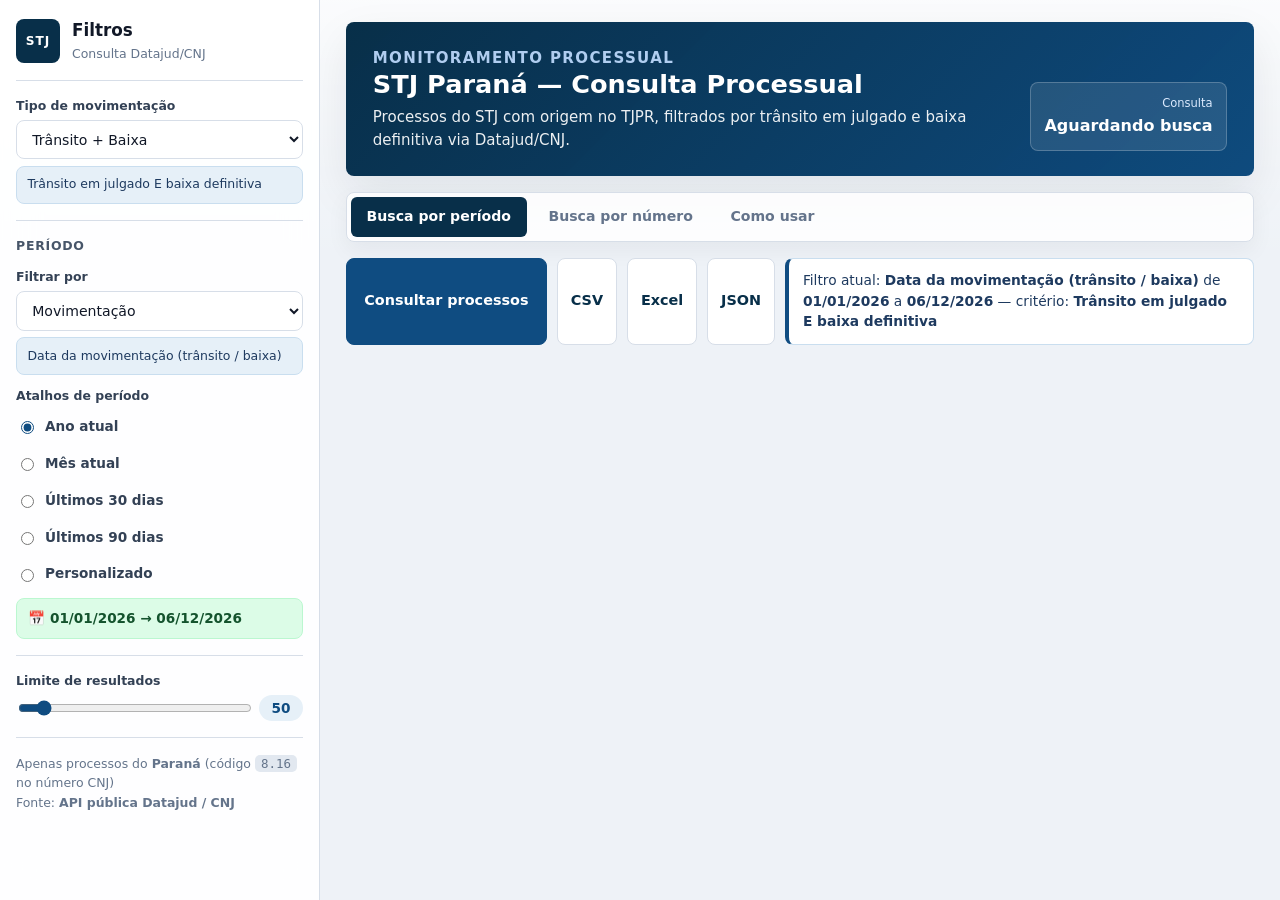
==== commit 8ed9ad98: "Add local proxy support for live Datajud search" ====
--- a/docs/index.html
+++ b/docs/index.html
@@ -56,8 +56,8 @@
     <hr class="sep">
     <label for="limite">Limite de resultados</label>
     <div class="range-wrap">
-      <input type="range" id="limite" min="10" max="500" step="10" value="200">
-      <span class="range-val" id="limite-val">200</span>
+      <input type="range" id="limite" min="10" max="500" step="10" value="50">
+      <span class="range-val" id="limite-val">50</span>
     </div>
 
     <div class="sidebar-footer">
@@ -159,6 +159,6 @@
     </div>
   </main>
 </div>
-<script src="app.js?v=20260617-3"></script>
+<script src="app.js?v=20260617-6"></script>
 </body>
 </html>
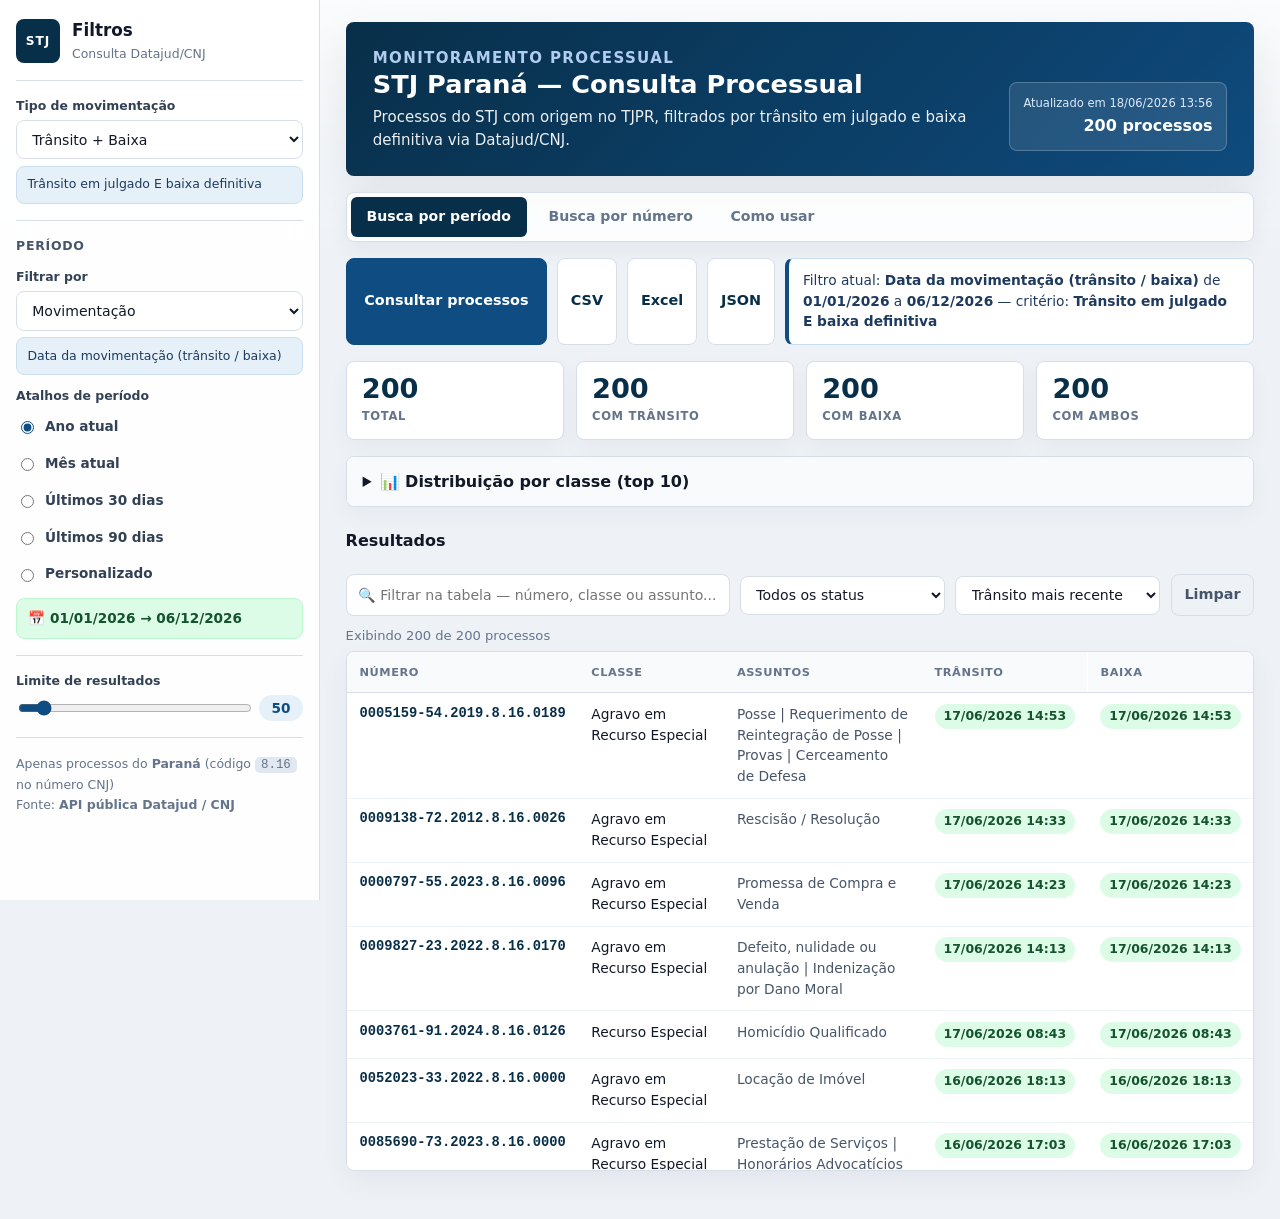
==== commit 9f67703c: "Corrige fluxo do GitHub Pages e da Action de consulta. O Pages deixa de fingir consulta ao vivo, gui" ====
--- a/docs/index.html
+++ b/docs/index.html
@@ -88,6 +88,7 @@
     <div id="panel-periodo" class="tab-panel active">
       <div class="action-bar">
         <button class="btn-primary" id="btn-consultar">Consultar processos</button>
+        <a class="btn-secondary hidden" id="btn-vercel" href="https://vercel.com/new/clone?repository-url=https://github.com/narleysousa/Consulta-STJ&amp;project-name=consulta-stj" target="_blank" rel="noopener">Consulta instantânea (Vercel)</a>
         <a class="btn-secondary" href="resultados.csv" download>CSV</a>
         <a class="btn-secondary" href="resultados.xlsx" download>Excel</a>
         <a class="btn-secondary" href="resultados.json" download>JSON</a>
@@ -146,7 +147,7 @@
       <div class="help-card">
         <h3>Como usar</h3>
         <p><strong>Busca por período:</strong> configure os filtros na barra lateral e clique em <em>Consultar processos</em>.</p>
-        <p>No <strong>GitHub Pages</strong>, a API pode bloquear a consulta direta no navegador. Para consulta instantânea, use <a href="https://github.com/narleysousa/Consulta-STJ/blob/main/CONSULTA-AO-VIVO.md">Vercel</a> ou rode <code>./iniciar.sh</code> localmente.</p>
+        <p>No <strong>GitHub Pages</strong>, clique em <em>Atualizar dados</em> — a consulta roda no GitHub Actions (~1–2 min). Para consulta instantânea: <a href="https://vercel.com/new/clone?repository-url=https://github.com/narleysousa/Consulta-STJ&amp;project-name=consulta-stj" target="_blank" rel="noopener">deploy na Vercel</a> (grátis) ou <code>./iniciar-site.sh</code> no computador.</p>
         <p><strong>Busca por número:</strong> cole um ou mais números CNJ na aba correspondente.</p>
         <p><strong>Detalhes:</strong> clique em qualquer linha da tabela para ver o histórico de movimentos.</p>
         <h3>Critérios</h3>
@@ -159,6 +160,6 @@
     </div>
   </main>
 </div>
-<script src="app.js?v=20260617-6"></script>
+<script src="app.js?v=20260618-1"></script>
 </body>
 </html>
--- a/docs/app.css
+++ b/docs/app.css
@@ -440,6 +440,22 @@
   color: #1e3a5f;
 }
 
+.params-action {
+  margin: .5rem 0 .75rem;
+  font-size: .85rem;
+  border-collapse: collapse;
+}
+
+.params-action td {
+  padding: .15rem .5rem .15rem 0;
+}
+
+.params-action code {
+  background: rgba(0, 0, 0, .06);
+  padding: .1rem .35rem;
+  border-radius: 4px;
+}
+
 .alert-numero {
   margin-top: .8rem;
 }
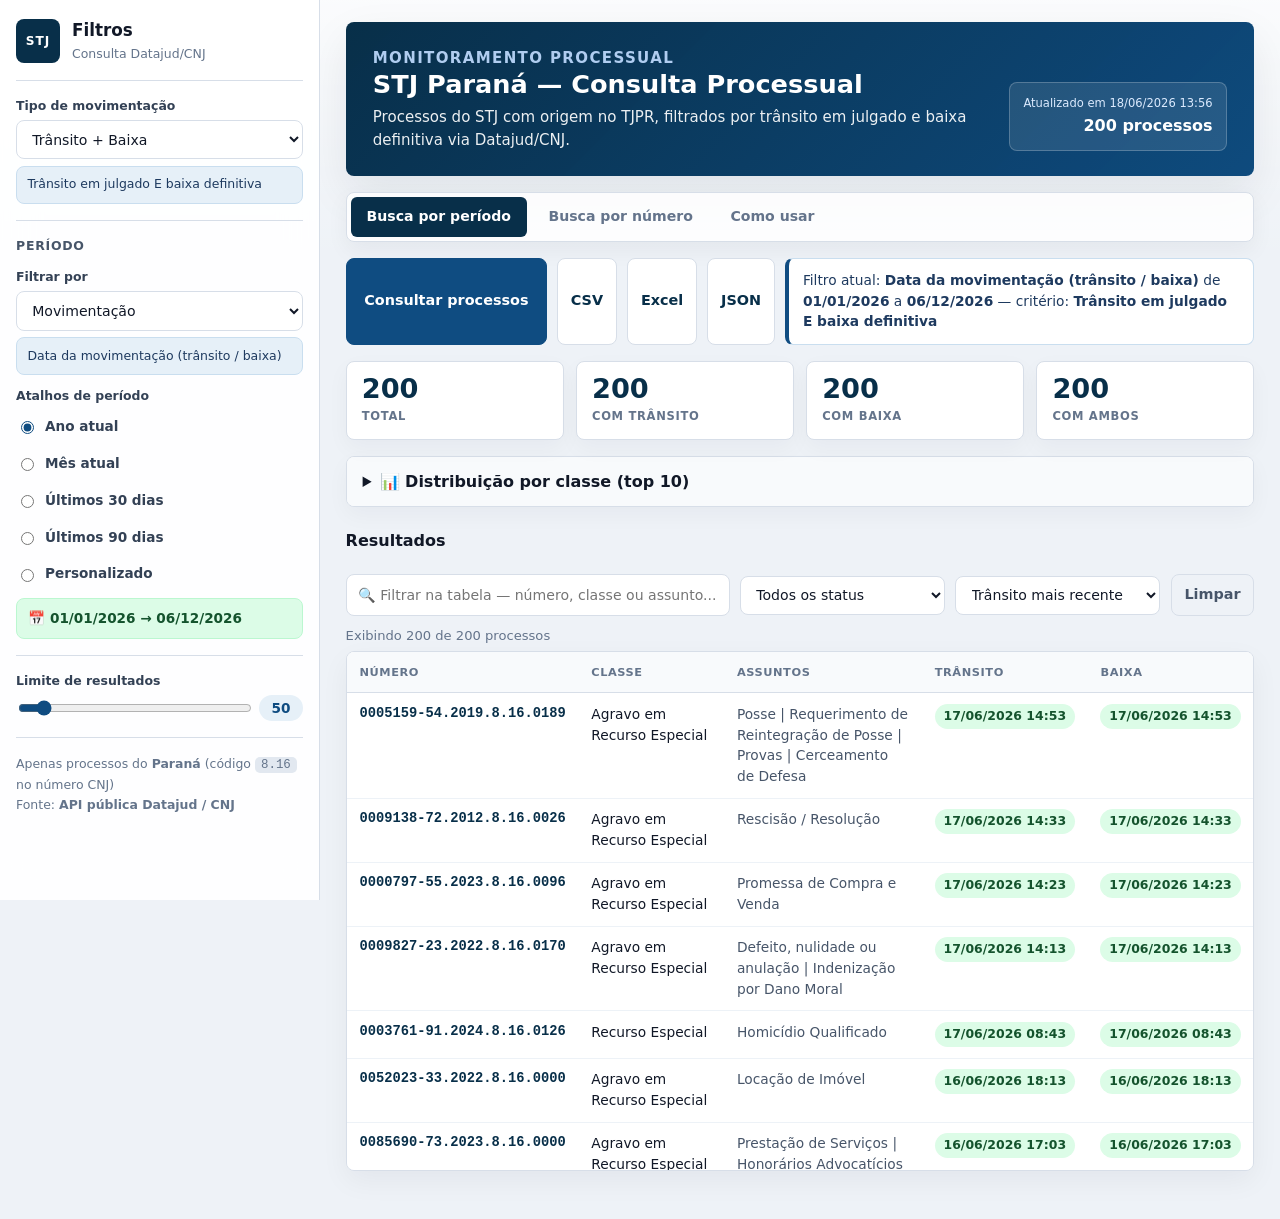
==== commit 2f60d839: "Corrige falha de publicação concorrente na Action. Adiciona concurrency group, push com retry e reba" ====
--- a/docs/index.html
+++ b/docs/index.html
@@ -160,6 +160,6 @@
     </div>
   </main>
 </div>
-<script src="app.js?v=20260618-1"></script>
+<script src="app.js?v=20260618-3"></script>
 </body>
 </html>
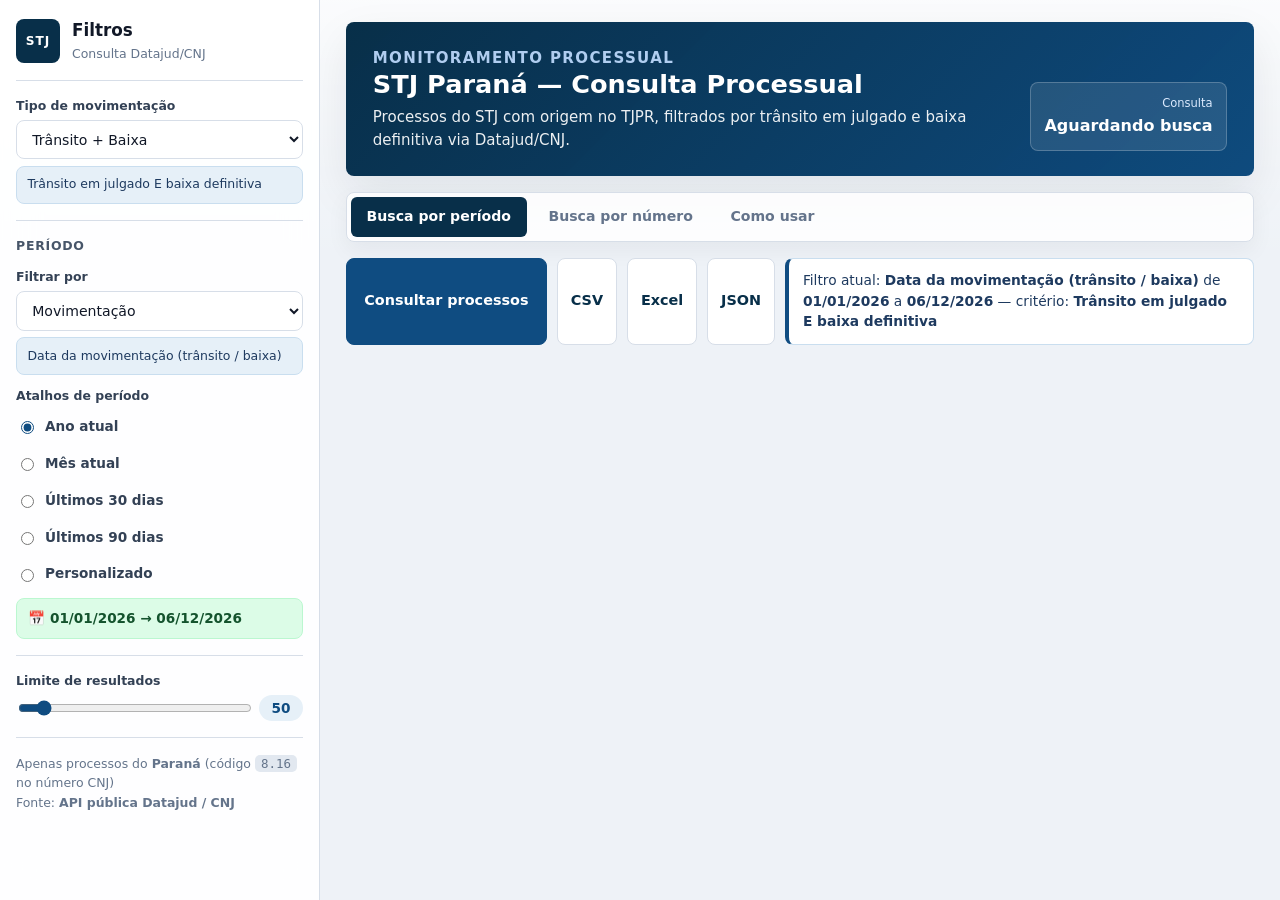
==== commit 23ee70f6: "Respeita o limite e inicia a plataforma zerada. Os resultados carregados do cache/Action passam a se" ====
--- a/docs/index.html
+++ b/docs/index.html
@@ -160,6 +160,6 @@
     </div>
   </main>
 </div>
-<script src="app.js?v=20260618-3"></script>
+<script src="app.js?v=20260618-4"></script>
 </body>
 </html>
